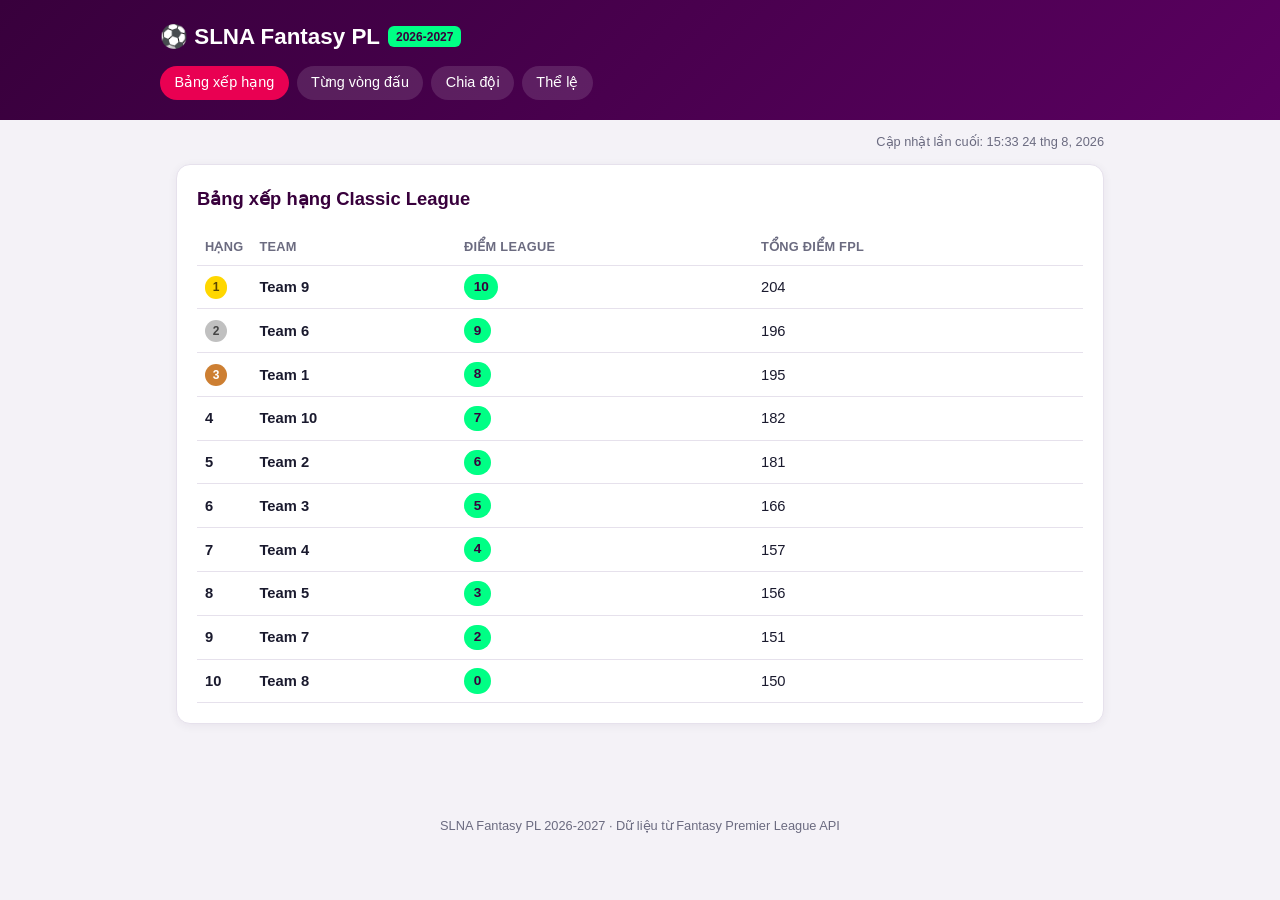
==== index.html @ 644e170e "Initial version: static FPL classic-league site with hourly score sync Vanilla HTML/CSS/JS frontend " ====
<!doctype html>
<html lang="vi">
<head>
  <meta charset="utf-8" />
  <meta name="viewport" content="width=device-width, initial-scale=1" />
  <title>SLNA Fantasy PL 2026-2027 — Bảng xếp hạng</title>
  <link rel="stylesheet" href="assets/style.css" />
</head>
<body>
  <header class="site-header">
    <div class="header-inner">
      <h1>⚽ SLNA Fantasy PL <span class="badge">2026-2027</span></h1>
      <nav class="site-nav">
        <a href="index.html" class="active">Bảng xếp hạng</a>
        <a href="round.html">Từng vòng đấu</a>
        <a href="teams.html">Chia đội</a>
        <a href="rules.html">Thể lệ</a>
      </nav>
    </div>
  </header>

  <main>
    <p class="updated-at" id="updated-at"></p>
    <div class="card">
      <h2>Bảng xếp hạng Classic League</h2>
      <table>
        <thead>
          <tr>
            <th>Hạng</th>
            <th>Team</th>
            <th>Điểm League</th>
            <th>Tổng điểm FPL</th>
          </tr>
        </thead>
        <tbody id="standings-body"></tbody>
      </table>
    </div>
  </main>

  <footer>SLNA Fantasy PL 2026-2027 · Dữ liệu từ Fantasy Premier League API</footer>
  <script src="assets/app.js"></script>
</body>
</html>
---- assets/style.css ----
:root {
  --pl-purple: #38003c;
  --pl-pink: #e90052;
  --pl-green: #00ff85;
  --pl-cyan: #04f5ff;
  --bg: #f4f2f7;
  --card-bg: #ffffff;
  --text: #1a1a2e;
  --text-muted: #6b6b80;
  --border: #e6e1ec;
  --gold: #ffd700;
  --silver: #c0c0c0;
  --bronze: #cd7f32;
}

* {
  box-sizing: border-box;
}

body {
  margin: 0;
  font-family: "Segoe UI", Roboto, Helvetica, Arial, sans-serif;
  background: var(--bg);
  color: var(--text);
  line-height: 1.5;
}

header.site-header {
  background: linear-gradient(135deg, var(--pl-purple), #5a0060);
  color: #fff;
  padding: 1.25rem 1rem;
}

header.site-header .header-inner {
  max-width: 960px;
  margin: 0 auto;
}

header.site-header h1 {
  margin: 0 0 0.75rem 0;
  font-size: 1.4rem;
  display: flex;
  align-items: center;
  gap: 0.5rem;
}

header.site-header h1 .badge {
  background: var(--pl-green);
  color: var(--pl-purple);
  border-radius: 6px;
  padding: 0.1rem 0.5rem;
  font-size: 0.75rem;
  font-weight: 700;
}

nav.site-nav {
  display: flex;
  flex-wrap: wrap;
  gap: 0.5rem;
}

nav.site-nav a {
  color: #fff;
  text-decoration: none;
  background: rgba(255, 255, 255, 0.12);
  padding: 0.4rem 0.9rem;
  border-radius: 999px;
  font-size: 0.9rem;
  transition: background 0.15s ease;
}

nav.site-nav a:hover,
nav.site-nav a.active {
  background: var(--pl-pink);
}

main {
  max-width: 960px;
  margin: 0 auto;
  padding: 1.25rem 1rem 3rem;
}

.card {
  background: var(--card-bg);
  border-radius: 14px;
  padding: 1.25rem;
  margin-bottom: 1.25rem;
  box-shadow: 0 2px 10px rgba(56, 0, 60, 0.06);
  border: 1px solid var(--border);
}

.card h2 {
  margin-top: 0;
  color: var(--pl-purple);
  font-size: 1.15rem;
}

table {
  width: 100%;
  border-collapse: collapse;
  font-size: 0.92rem;
}

th, td {
  text-align: left;
  padding: 0.55rem 0.5rem;
  border-bottom: 1px solid var(--border);
}

th {
  color: var(--text-muted);
  font-weight: 600;
  font-size: 0.8rem;
  text-transform: uppercase;
  letter-spacing: 0.02em;
}

tbody tr:hover {
  background: #faf7fb;
}

.rank-cell {
  font-weight: 700;
  width: 2.5rem;
}

.rank-1 { color: var(--pl-purple); }
.medal {
  display: inline-block;
  width: 1.4rem;
  height: 1.4rem;
  border-radius: 50%;
  text-align: center;
  line-height: 1.4rem;
  font-size: 0.75rem;
  font-weight: 700;
  color: #fff;
}
.medal.gold { background: var(--gold); color: #5a4600; }
.medal.silver { background: var(--silver); color: #444; }
.medal.bronze { background: var(--bronze); color: #fff; }

.team-name {
  font-weight: 700;
}

.pill {
  display: inline-block;
  background: var(--pl-green);
  color: var(--pl-purple);
  border-radius: 999px;
  padding: 0.15rem 0.6rem;
  font-weight: 700;
  font-size: 0.85rem;
}

select#round-select {
  padding: 0.5rem 0.75rem;
  border-radius: 8px;
  border: 1px solid var(--border);
  font-size: 0.95rem;
  margin-bottom: 1rem;
  background: #fff;
}

.teams-grid {
  display: grid;
  grid-template-columns: repeat(auto-fit, minmax(260px, 1fr));
  gap: 1rem;
}

.team-card h3 {
  margin: 0 0 0.6rem 0;
  color: var(--pl-pink);
  font-size: 1rem;
}

.team-card ul {
  list-style: none;
  margin: 0;
  padding: 0;
}

.team-card li {
  padding: 0.35rem 0;
  border-bottom: 1px dashed var(--border);
  font-size: 0.9rem;
}

.team-card li:last-child {
  border-bottom: none;
}

.entry-manager {
  color: var(--text-muted);
  font-size: 0.82rem;
}

.prize-list {
  display: flex;
  flex-wrap: wrap;
  gap: 1rem;
}

.prize {
  flex: 1 1 160px;
  background: var(--bg);
  border-radius: 10px;
  padding: 0.85rem;
  text-align: center;
}

.prize .amount {
  font-size: 1.3rem;
  font-weight: 800;
  color: var(--pl-pink);
}

.muted {
  color: var(--text-muted);
  font-size: 0.85rem;
}

.updated-at {
  text-align: right;
  color: var(--text-muted);
  font-size: 0.8rem;
  margin-top: -0.5rem;
}

footer {
  text-align: center;
  color: var(--text-muted);
  font-size: 0.8rem;
  padding: 1.5rem 1rem;
}

@media (max-width: 600px) {
  header.site-header h1 { font-size: 1.15rem; }
  table { font-size: 0.82rem; }
  th, td { padding: 0.45rem 0.35rem; }
}
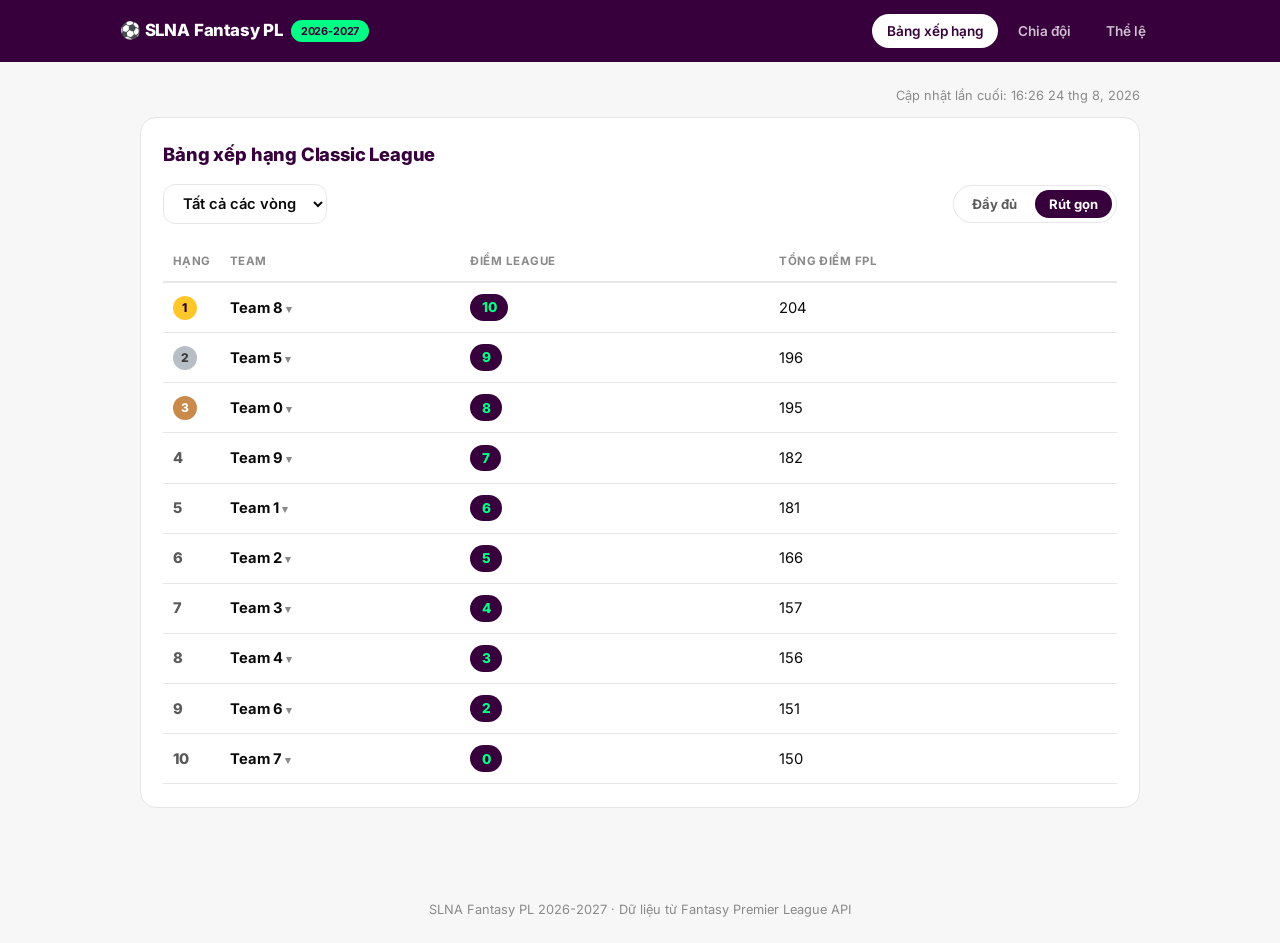
==== commit c7703f68: "Merge round-by-round view into standings, add full/compact toggle Replace the separate round.html pa" ====
--- a/index.html
+++ b/index.html
@@ -12,7 +12,6 @@
       <h1>⚽ SLNA Fantasy PL <span class="badge">2026-2027</span></h1>
       <nav class="site-nav">
         <a href="index.html" class="active">Bảng xếp hạng</a>
-        <a href="round.html">Từng vòng đấu</a>
         <a href="teams.html">Chia đội</a>
         <a href="rules.html">Thể lệ</a>
       </nav>
@@ -23,15 +22,15 @@
     <p class="updated-at" id="updated-at"></p>
     <div class="card">
       <h2>Bảng xếp hạng Classic League</h2>
+      <div class="standings-controls">
+        <select id="gw-select"></select>
+        <div class="view-toggle" id="view-toggle">
+          <button type="button" class="view-btn" data-mode="full">Đầy đủ</button>
+          <button type="button" class="view-btn active" data-mode="compact">Rút gọn</button>
+        </div>
+      </div>
       <table>
-        <thead>
-          <tr>
-            <th>Hạng</th>
-            <th>Team</th>
-            <th>Điểm League</th>
-            <th>Tổng điểm FPL</th>
-          </tr>
-        </thead>
+        <thead id="standings-head"></thead>
         <tbody id="standings-body"></tbody>
       </table>
     </div>
--- a/assets/style.css
+++ b/assets/style.css
@@ -1,16 +1,24 @@
+@import url("https://fonts.googleapis.com/css2?family=Inter:wght@400;500;600;700;800&display=swap");
+
 :root {
-  --pl-purple: #38003c;
-  --pl-pink: #e90052;
-  --pl-green: #00ff85;
-  --pl-cyan: #04f5ff;
-  --bg: #f4f2f7;
-  --card-bg: #ffffff;
-  --text: #1a1a2e;
-  --text-muted: #6b6b80;
-  --border: #e6e1ec;
-  --gold: #ffd700;
-  --silver: #c0c0c0;
-  --bronze: #cd7f32;
+  --fpl-purple: #37003c;
+  --fpl-purple-dark: #240027;
+  --fpl-pink: #e90052;
+  --fpl-green: #00ff85;
+  --fpl-cyan: #04f5ff;
+  --bg: #f7f7f7;
+  --surface: #ffffff;
+  --stripe: #f2f2f2;
+  --border: #e6e6e6;
+  --text: #0a0a0a;
+  --text-secondary: #5a5a5a;
+  --text-muted: #8a8a8a;
+  --gold: #ffc72c;
+  --silver: #b8bec5;
+  --bronze: #c98a4b;
+  --radius-lg: 16px;
+  --radius-md: 12px;
+  --radius-pill: 9999px;
 }
 
 * {
@@ -19,81 +27,117 @@
 
 body {
   margin: 0;
-  font-family: "Segoe UI", Roboto, Helvetica, Arial, sans-serif;
+  font-family: "Inter", -apple-system, BlinkMacSystemFont, "Segoe UI", Roboto, Helvetica, Arial, sans-serif;
   background: var(--bg);
   color: var(--text);
   line-height: 1.5;
-}
+  -webkit-font-smoothing: antialiased;
+}
+
+/* ---------- Header ---------- */
 
 header.site-header {
-  background: linear-gradient(135deg, var(--pl-purple), #5a0060);
+  position: sticky;
+  top: 0;
+  z-index: 10;
+  background: var(--fpl-purple);
+  padding: 0.85rem 1.25rem;
+}
+
+header.site-header .header-inner {
+  max-width: 1040px;
+  margin: 0 auto;
+  display: flex;
+  align-items: center;
+  justify-content: space-between;
+  gap: 1rem;
+  flex-wrap: wrap;
+}
+
+header.site-header h1 {
+  margin: 0;
+  font-size: 1.05rem;
+  font-weight: 800;
+  letter-spacing: -0.01em;
   color: #fff;
-  padding: 1.25rem 1rem;
-}
-
-header.site-header .header-inner {
-  max-width: 960px;
+  display: flex;
+  align-items: center;
+  gap: 0.5rem;
+  white-space: nowrap;
+}
+
+header.site-header h1 .badge {
+  background: var(--fpl-green);
+  color: var(--fpl-purple);
+  border-radius: var(--radius-pill);
+  padding: 0.15rem 0.6rem;
+  font-size: 0.68rem;
+  font-weight: 700;
+}
+
+nav.site-nav {
+  display: flex;
+  flex-wrap: nowrap;
+  gap: 0.35rem;
+  overflow-x: auto;
+  scrollbar-width: none;
+  -ms-overflow-style: none;
+}
+
+nav.site-nav::-webkit-scrollbar {
+  display: none;
+}
+
+nav.site-nav a {
+  color: rgba(255, 255, 255, 0.75);
+  text-decoration: none;
+  padding: 0.45rem 0.9rem;
+  border-radius: var(--radius-pill);
+  font-size: 0.85rem;
+  font-weight: 600;
+  white-space: nowrap;
+  transition: background 0.15s ease, color 0.15s ease;
+}
+
+nav.site-nav a:hover {
+  background: rgba(255, 255, 255, 0.1);
+  color: #fff;
+}
+
+nav.site-nav a.active {
+  background: #fff;
+  color: var(--fpl-purple);
+}
+
+/* ---------- Layout ---------- */
+
+main {
+  max-width: 1040px;
   margin: 0 auto;
-}
-
-header.site-header h1 {
-  margin: 0 0 0.75rem 0;
-  font-size: 1.4rem;
-  display: flex;
-  align-items: center;
-  gap: 0.5rem;
-}
-
-header.site-header h1 .badge {
-  background: var(--pl-green);
-  color: var(--pl-purple);
-  border-radius: 6px;
-  padding: 0.1rem 0.5rem;
-  font-size: 0.75rem;
-  font-weight: 700;
-}
-
-nav.site-nav {
-  display: flex;
-  flex-wrap: wrap;
-  gap: 0.5rem;
-}
-
-nav.site-nav a {
-  color: #fff;
-  text-decoration: none;
-  background: rgba(255, 255, 255, 0.12);
-  padding: 0.4rem 0.9rem;
-  border-radius: 999px;
-  font-size: 0.9rem;
-  transition: background 0.15s ease;
-}
-
-nav.site-nav a:hover,
-nav.site-nav a.active {
-  background: var(--pl-pink);
-}
-
-main {
-  max-width: 960px;
-  margin: 0 auto;
-  padding: 1.25rem 1rem 3rem;
+  padding: 1.5rem 1.25rem 3rem;
 }
 
 .card {
-  background: var(--card-bg);
-  border-radius: 14px;
-  padding: 1.25rem;
+  background: var(--surface);
+  border-radius: var(--radius-lg);
+  padding: 1.4rem;
   margin-bottom: 1.25rem;
-  box-shadow: 0 2px 10px rgba(56, 0, 60, 0.06);
   border: 1px solid var(--border);
 }
 
 .card h2 {
-  margin-top: 0;
-  color: var(--pl-purple);
+  margin: 0 0 1rem 0;
+  color: var(--fpl-purple);
   font-size: 1.15rem;
-}
+  font-weight: 800;
+  letter-spacing: -0.01em;
+}
+
+.card h3 {
+  font-weight: 700;
+}
+
+/* ---------- Table ---------- */
 
 table {
   width: 100%;
@@ -103,41 +147,53 @@
 
 th, td {
   text-align: left;
-  padding: 0.55rem 0.5rem;
+  padding: 0.7rem 0.6rem;
+}
+
+th {
+  color: var(--text-muted);
+  font-weight: 700;
+  font-size: 0.72rem;
+  text-transform: uppercase;
+  letter-spacing: 0.04em;
+  border-bottom: 2px solid var(--border);
+}
+
+tbody tr {
   border-bottom: 1px solid var(--border);
 }
 
-th {
-  color: var(--text-muted);
-  font-weight: 600;
-  font-size: 0.8rem;
-  text-transform: uppercase;
-  letter-spacing: 0.02em;
-}
-
-tbody tr:hover {
-  background: #faf7fb;
+tbody tr:nth-child(even) {
+  background: var(--stripe);
+}
+
+tbody tr:last-child {
+  border-bottom: none;
+}
+
+.standings-row:hover {
+  background: #f4e9f5;
 }
 
 .rank-cell {
-  font-weight: 700;
+  font-weight: 800;
   width: 2.5rem;
-}
-
-.rank-1 { color: var(--pl-purple); }
+  color: var(--text-secondary);
+}
+
 .medal {
-  display: inline-block;
-  width: 1.4rem;
-  height: 1.4rem;
+  display: inline-flex;
+  align-items: center;
+  justify-content: center;
+  width: 1.5rem;
+  height: 1.5rem;
   border-radius: 50%;
-  text-align: center;
-  line-height: 1.4rem;
   font-size: 0.75rem;
-  font-weight: 700;
+  font-weight: 800;
   color: #fff;
 }
-.medal.gold { background: var(--gold); color: #5a4600; }
-.medal.silver { background: var(--silver); color: #444; }
+.medal.gold { background: var(--gold); color: var(--fpl-purple-dark); }
+.medal.silver { background: var(--silver); color: #3a3a3a; }
 .medal.bronze { background: var(--bronze); color: #fff; }
 
 .team-name {
@@ -146,33 +202,81 @@
 
 .pill {
   display: inline-block;
-  background: var(--pl-green);
-  color: var(--pl-purple);
-  border-radius: 999px;
-  padding: 0.15rem 0.6rem;
-  font-weight: 700;
+  background: var(--fpl-purple);
+  color: var(--fpl-green);
+  border-radius: var(--radius-pill);
+  padding: 0.2rem 0.7rem;
+  font-weight: 800;
   font-size: 0.85rem;
 }
 
-select#round-select {
-  padding: 0.5rem 0.75rem;
-  border-radius: 8px;
-  border: 1px solid var(--border);
-  font-size: 0.95rem;
-  margin-bottom: 1rem;
-  background: #fff;
-}
+.standings-controls {
+  display: flex;
+  align-items: center;
+  justify-content: space-between;
+  flex-wrap: wrap;
+  gap: 0.75rem;
+  margin-bottom: 1.1rem;
+}
+
+#gw-select {
+  padding: 0.55rem 0.9rem;
+  border-radius: var(--radius-md);
+  border: 1.5px solid var(--border);
+  font-size: 0.92rem;
+  font-weight: 600;
+  font-family: inherit;
+  background: var(--surface);
+  color: var(--text);
+}
+
+.view-toggle {
+  display: inline-flex;
+  border: 1.5px solid var(--border);
+  border-radius: var(--radius-pill);
+  padding: 0.2rem;
+  gap: 0.2rem;
+}
+
+.view-btn {
+  border: none;
+  background: transparent;
+  padding: 0.4rem 0.9rem;
+  border-radius: var(--radius-pill);
+  font-family: inherit;
+  font-size: 0.82rem;
+  font-weight: 700;
+  color: var(--text-secondary);
+  cursor: pointer;
+  transition: background 0.15s ease, color 0.15s ease;
+}
+
+.view-btn:hover {
+  color: var(--fpl-purple);
+}
+
+.view-btn.active {
+  background: var(--fpl-purple);
+  color: #fff;
+}
+
+/* ---------- Teams ---------- */
 
 .teams-grid {
   display: grid;
-  grid-template-columns: repeat(auto-fit, minmax(260px, 1fr));
+  grid-template-columns: repeat(auto-fit, minmax(250px, 1fr));
   gap: 1rem;
 }
 
+.team-card {
+  border-top: 4px solid var(--fpl-pink);
+}
+
 .team-card h3 {
-  margin: 0 0 0.6rem 0;
-  color: var(--pl-pink);
+  margin: 0 0 0.75rem 0;
+  color: var(--fpl-purple);
   font-size: 1rem;
+  font-weight: 800;
 }
 
 .team-card ul {
@@ -182,9 +286,9 @@
 }
 
 .team-card li {
-  padding: 0.35rem 0;
-  border-bottom: 1px dashed var(--border);
-  font-size: 0.9rem;
+  padding: 0.5rem 0;
+  border-bottom: 1px solid var(--border);
+  font-size: 0.88rem;
 }
 
 .team-card li:last-child {
@@ -193,8 +297,101 @@
 
 .entry-manager {
   color: var(--text-muted);
-  font-size: 0.82rem;
-}
+  font-size: 0.8rem;
+}
+
+/* ---------- Standings expand ---------- */
+
+.standings-row {
+  cursor: pointer;
+}
+
+.expand-hint {
+  color: var(--text-muted);
+  font-size: 0.7rem;
+  display: inline-block;
+  transition: transform 0.15s ease;
+}
+
+.standings-row.expanded .expand-hint {
+  transform: rotate(180deg);
+}
+
+.standings-detail-row td {
+  background: var(--stripe);
+  padding: 0.75rem 0.9rem;
+}
+
+.entry-detail-list {
+  list-style: none;
+  margin: 0;
+  padding: 0;
+  display: grid;
+  gap: 0.5rem;
+}
+
+.entry-detail-list li {
+  display: flex;
+  align-items: center;
+  gap: 0.6rem;
+  flex-wrap: wrap;
+  font-size: 0.88rem;
+}
+
+.entry-detail-list a {
+  color: var(--fpl-purple);
+  font-weight: 700;
+  text-decoration: none;
+}
+
+.entry-detail-list a:hover {
+  text-decoration: underline;
+}
+
+.entry-points {
+  margin-left: auto;
+}
+
+.copy-link-btn {
+  display: inline-flex;
+  align-items: center;
+  justify-content: center;
+  width: 1.6rem;
+  height: 1.6rem;
+  border: 1.5px solid var(--border);
+  background: var(--surface);
+  border-radius: 8px;
+  color: var(--text-muted);
+  font-size: 0.85rem;
+  line-height: 1;
+  cursor: pointer;
+  vertical-align: middle;
+  margin-left: 0.25rem;
+  padding: 0;
+  transition: all 0.15s ease;
+}
+
+.copy-link-btn:hover {
+  color: var(--fpl-pink);
+  border-color: var(--fpl-pink);
+}
+
+.copy-link-btn.copied {
+  color: #fff;
+  background: var(--fpl-green);
+  border-color: var(--fpl-green);
+}
+
+.mobile-note {
+  background: #fff4e5;
+  border: 1px solid #ffdcae;
+  border-radius: var(--radius-md);
+  padding: 0.8rem 1rem;
+  font-size: 0.85rem;
+  margin: 0;
+}
+
+/* ---------- Rules page ---------- */
 
 .prize-list {
   display: flex;
@@ -204,16 +401,20 @@
 
 .prize {
   flex: 1 1 160px;
-  background: var(--bg);
-  border-radius: 10px;
-  padding: 0.85rem;
+  background: var(--fpl-purple);
+  border-radius: var(--radius-md);
+  padding: 1.1rem;
   text-align: center;
 }
 
 .prize .amount {
-  font-size: 1.3rem;
-  font-weight: 800;
-  color: var(--pl-pink);
+  font-size: 1.4rem;
+  font-weight: 800;
+  color: var(--fpl-green);
+}
+
+.prize .muted {
+  color: rgba(255, 255, 255, 0.75);
 }
 
 .muted {
@@ -225,7 +426,7 @@
   text-align: right;
   color: var(--text-muted);
   font-size: 0.8rem;
-  margin-top: -0.5rem;
+  margin: 0 0 0.75rem;
 }
 
 footer {
@@ -236,7 +437,8 @@
 }
 
 @media (max-width: 600px) {
-  header.site-header h1 { font-size: 1.15rem; }
-  table { font-size: 0.82rem; }
-  th, td { padding: 0.45rem 0.35rem; }
-}
+  header.site-header h1 { font-size: 0.95rem; }
+  header.site-header h1 .badge { display: none; }
+  table { font-size: 0.85rem; }
+  th, td { padding: 0.55rem 0.4rem; }
+}
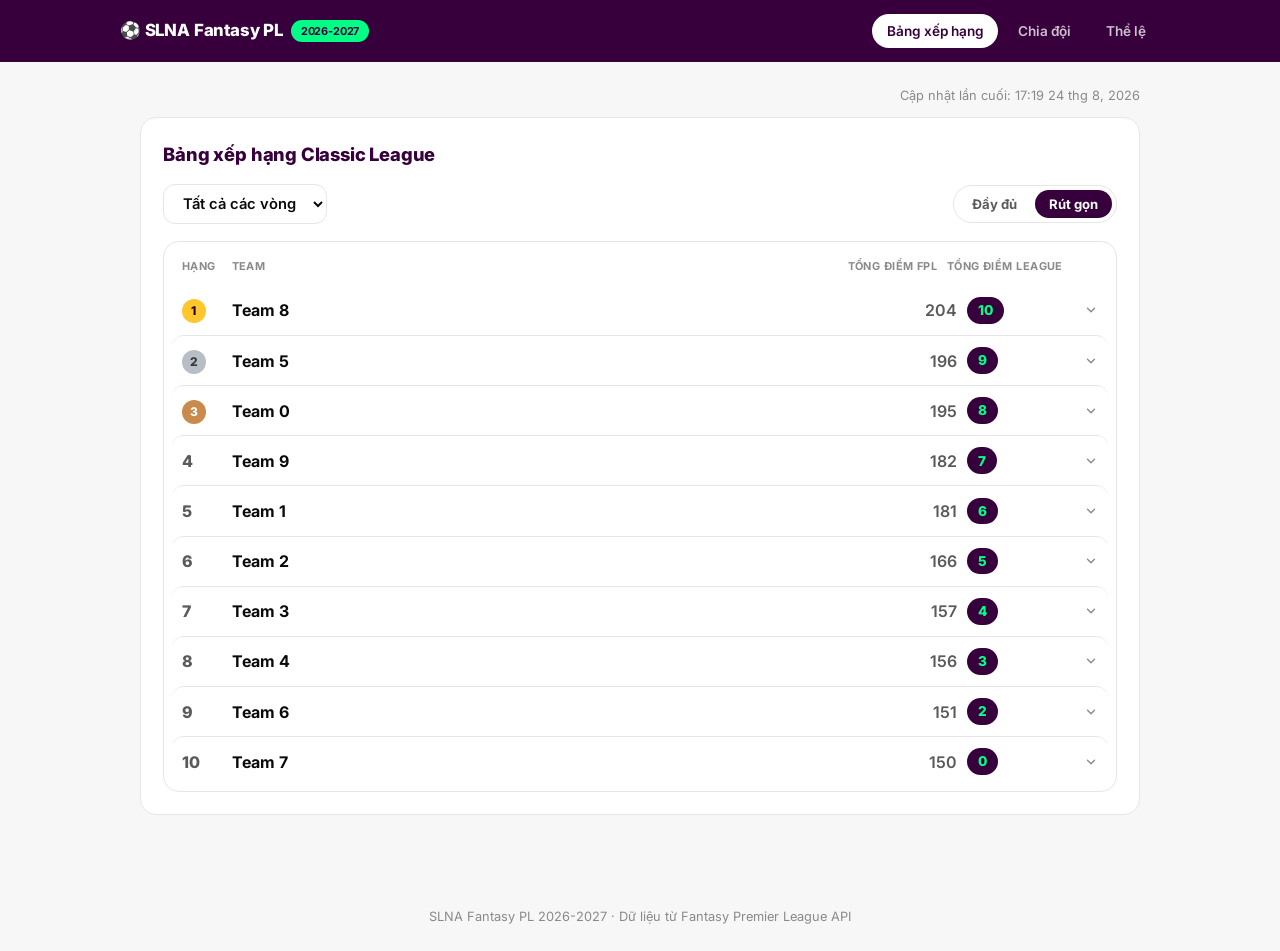
==== commit b9c6032a: "Reorder standings columns and grid-align team detail rows Column order is now FPL points before Leag" ====
--- a/index.html
+++ b/index.html
@@ -29,10 +29,10 @@
           <button type="button" class="view-btn active" data-mode="compact">Rút gọn</button>
         </div>
       </div>
-      <table>
-        <thead id="standings-head"></thead>
-        <tbody id="standings-body"></tbody>
-      </table>
+      <div class="table-card">
+        <div class="row-head" id="standings-head"></div>
+        <div id="standings-body"></div>
+      </div>
     </div>
   </main>
 
--- a/assets/style.css
+++ b/assets/style.css
@@ -171,13 +171,8 @@
   border-bottom: none;
 }
 
-.standings-row:hover {
-  background: #f4e9f5;
-}
-
 .rank-cell {
   font-weight: 800;
-  width: 2.5rem;
   color: var(--text-secondary);
 }
 
@@ -198,6 +193,7 @@
 
 .team-name {
   font-weight: 700;
+  min-width: 0;
 }
 
 .pill {
@@ -208,6 +204,13 @@
   padding: 0.2rem 0.7rem;
   font-weight: 800;
   font-size: 0.85rem;
+  justify-self: end;
+}
+
+.metric-fpl {
+  font-weight: 600;
+  color: var(--text-secondary);
+  text-align: right;
 }
 
 .standings-controls {
@@ -300,56 +303,106 @@
   font-size: 0.8rem;
 }
 
-/* ---------- Standings expand ---------- */
+/* ---------- Standings table (grid-based, columns shared by header/rows/detail) ---------- */
+
+.table-card {
+  background: var(--surface);
+  border: 1px solid var(--border);
+  border-radius: var(--radius-lg);
+  padding: 0.3rem 0.5rem;
+}
+
+.row-head,
+.standings-row,
+.entry-row {
+  display: grid;
+  grid-template-columns: 2.5rem 1fr minmax(4.2rem, auto) minmax(6rem, auto) 1.6rem;
+  align-items: center;
+  gap: 0.6rem;
+  padding: 0.7rem 0.6rem;
+}
+
+.row-head {
+  font-size: 0.68rem;
+  font-weight: 700;
+  letter-spacing: 0.04em;
+  text-transform: uppercase;
+  color: var(--text-muted);
+}
 
 .standings-row {
   cursor: pointer;
-}
-
-.expand-hint {
-  color: var(--text-muted);
-  font-size: 0.7rem;
-  display: inline-block;
+  border-top: 1px solid var(--border);
+  border-radius: var(--radius-md);
+}
+
+.standings-row:first-child {
+  border-top: none;
+}
+
+.standings-row:hover {
+  background: var(--stripe);
+}
+
+.chev {
+  color: var(--text-muted);
+  display: flex;
+  justify-content: flex-end;
+}
+
+.chev svg {
   transition: transform 0.15s ease;
 }
 
-.standings-row.expanded .expand-hint {
+.standings-row.expanded .chev svg {
   transform: rotate(180deg);
 }
 
-.standings-detail-row td {
+.detail-wrap {
+  display: none;
   background: var(--stripe);
-  padding: 0.75rem 0.9rem;
-}
-
-.entry-detail-list {
-  list-style: none;
-  margin: 0;
-  padding: 0;
-  display: grid;
-  gap: 0.5rem;
-}
-
-.entry-detail-list li {
-  display: flex;
-  align-items: center;
-  gap: 0.6rem;
-  flex-wrap: wrap;
-  font-size: 0.88rem;
-}
-
-.entry-detail-list a {
+  border-radius: var(--radius-md);
+  margin: 0.2rem 0 0.6rem;
+  padding: 0.5rem 0;
+}
+
+.detail-wrap.open {
+  display: block;
+}
+
+.entry-row {
+  background: var(--surface);
+  border: 1px solid var(--border);
+  border-radius: var(--radius-md);
+  margin-top: 0.5rem;
+  padding: 0.55rem 0.6rem;
+}
+
+.entry-row:first-child {
+  margin-top: 0;
+}
+
+.entry-name-cell {
+  display: flex;
+  flex-direction: column;
+  min-width: 0;
+}
+
+.entry-name-cell a {
   color: var(--fpl-purple);
   font-weight: 700;
+  font-size: 0.85rem;
   text-decoration: none;
 }
 
-.entry-detail-list a:hover {
+.entry-name-cell a:hover {
   text-decoration: underline;
 }
 
-.entry-points {
-  margin-left: auto;
+.entry-fpl {
+  font-weight: 700;
+  color: var(--text);
+  text-align: right;
 }
 
 .copy-link-btn {
@@ -368,6 +421,7 @@
   vertical-align: middle;
   margin-left: 0.25rem;
   padding: 0;
+  justify-self: end;
   transition: all 0.15s ease;
 }
 
@@ -441,4 +495,13 @@
   header.site-header h1 .badge { display: none; }
   table { font-size: 0.85rem; }
   th, td { padding: 0.55rem 0.4rem; }
-}
+
+  .row-head,
+  .standings-row,
+  .entry-row {
+    grid-template-columns: 1.8rem 1fr minmax(3.2rem, auto) minmax(4.6rem, auto) 1.4rem;
+    gap: 0.4rem;
+    padding: 0.6rem 0.4rem;
+    font-size: 0.85rem;
+  }
+}
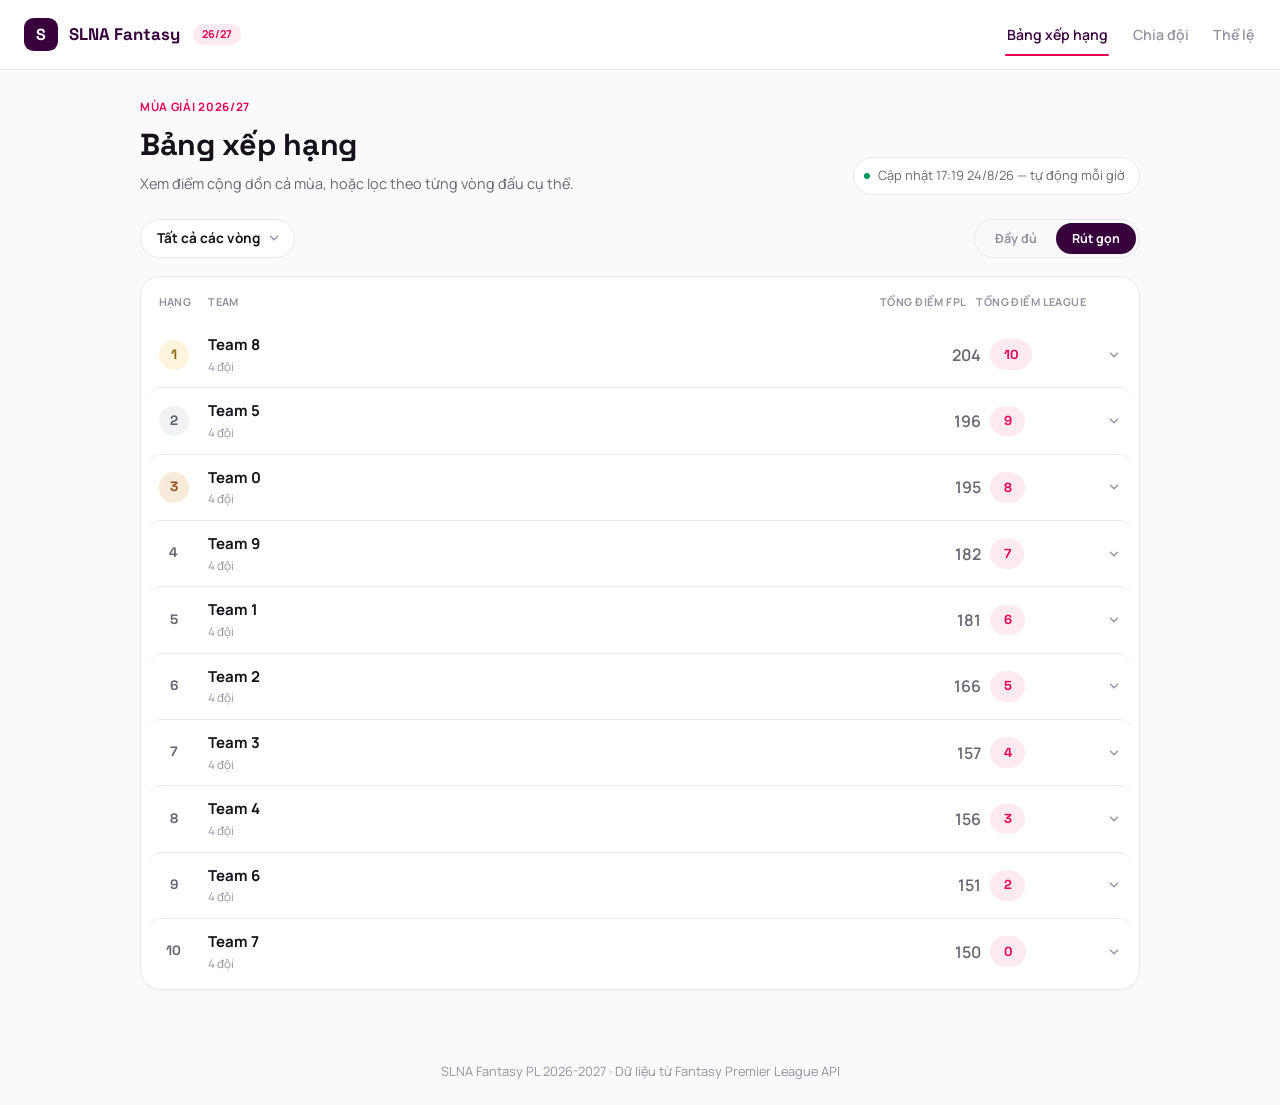
==== commit 68a04490: "Apply the full Claude Design canvas visual system to the live site Switch fonts to Space Grotesk + M" ====
--- a/index.html
+++ b/index.html
@@ -8,33 +8,62 @@
 </head>
 <body>
   <header class="site-header">
-    <div class="header-inner">
-      <h1>⚽ SLNA Fantasy PL <span class="badge">2026-2027</span></h1>
-      <nav class="site-nav">
-        <a href="index.html" class="active">Bảng xếp hạng</a>
-        <a href="teams.html">Chia đội</a>
-        <a href="rules.html">Thể lệ</a>
-      </nav>
+    <div class="brand">
+      <div class="brand-mark">S</div>
+      <span class="brand-name">SLNA Fantasy</span>
+      <span class="brand-season">26/27</span>
     </div>
+    <nav class="site-nav">
+      <a href="index.html" class="active">Bảng xếp hạng</a>
+      <a href="teams.html">Chia đội</a>
+      <a href="rules.html">Thể lệ</a>
+    </nav>
   </header>
 
   <main>
-    <p class="updated-at" id="updated-at"></p>
-    <div class="card">
-      <h2>Bảng xếp hạng Classic League</h2>
-      <div class="standings-controls">
-        <select id="gw-select"></select>
-        <div class="view-toggle" id="view-toggle">
-          <button type="button" class="view-btn" data-mode="full">Đầy đủ</button>
-          <button type="button" class="view-btn active" data-mode="compact">Rút gọn</button>
-        </div>
+    <div class="page-head">
+      <div>
+        <span class="eyebrow">Mùa giải 2026/27</span>
+        <h1 class="title">Bảng xếp hạng</h1>
+        <p class="sub">Xem điểm cộng dồn cả mùa, hoặc lọc theo từng vòng đấu cụ thể.</p>
       </div>
-      <div class="table-card">
-        <div class="row-head" id="standings-head"></div>
-        <div id="standings-body"></div>
+      <div class="updated">
+        <span class="live-dot"></span>
+        <span id="updated-at"></span>
       </div>
     </div>
+
+    <div class="standings-controls">
+      <div class="gw-select-wrap">
+        <select id="gw-select"></select>
+        <span class="gw-chevron"><svg width="14" height="14" viewBox="0 0 16 16" fill="none"><path d="M4 6l4 4 4-4" stroke="currentColor" stroke-width="1.6" stroke-linecap="round" stroke-linejoin="round"/></svg></span>
+      </div>
+      <div class="view-toggle" id="view-toggle">
+        <button type="button" class="view-btn" data-mode="full">Đầy đủ</button>
+        <button type="button" class="view-btn active" data-mode="compact">Rút gọn</button>
+      </div>
+    </div>
+
+    <div class="table-card">
+      <div class="row-head" id="standings-head"></div>
+      <div id="standings-body"></div>
+    </div>
   </main>
+
+  <nav class="tabbar">
+    <a href="index.html" class="active">
+      <svg width="20" height="20" viewBox="0 0 20 20" fill="none"><path d="M4 11h3v6H4v-6zM8.5 6h3v11h-3V6zM13 13h3v4h-3v-4z" stroke="currentColor" stroke-width="1.4" stroke-linejoin="round"/></svg>
+      <span>Xếp hạng</span>
+    </a>
+    <a href="teams.html">
+      <svg width="20" height="20" viewBox="0 0 20 20" fill="none"><rect x="3.5" y="3.5" width="5.5" height="5.5" rx="1.3" stroke="currentColor" stroke-width="1.4"/><rect x="11" y="3.5" width="5.5" height="5.5" rx="1.3" stroke="currentColor" stroke-width="1.4"/><rect x="3.5" y="11" width="5.5" height="5.5" rx="1.3" stroke="currentColor" stroke-width="1.4"/><rect x="11" y="11" width="5.5" height="5.5" rx="1.3" stroke="currentColor" stroke-width="1.4"/></svg>
+      <span>Chia đội</span>
+    </a>
+    <a href="rules.html">
+      <svg width="20" height="20" viewBox="0 0 20 20" fill="none"><path d="M5 3.5h7l3 3V16a1 1 0 0 1-1 1H5a1 1 0 0 1-1-1V4.5a1 1 0 0 1 1-1z" stroke="currentColor" stroke-width="1.4" stroke-linejoin="round"/><path d="M7 9h6M7 12h6" stroke="currentColor" stroke-width="1.4" stroke-linecap="round"/></svg>
+      <span>Thể lệ</span>
+    </a>
+  </nav>
 
   <footer>SLNA Fantasy PL 2026-2027 · Dữ liệu từ Fantasy Premier League API</footer>
   <script src="assets/app.js"></script>
--- a/assets/style.css
+++ b/assets/style.css
@@ -1,24 +1,28 @@
-@import url("https://fonts.googleapis.com/css2?family=Inter:wght@400;500;600;700;800&display=swap");
+@import url("https://fonts.googleapis.com/css2?family=Space+Grotesk:wght@500;600;700&family=Manrope:wght@400;500;600;700;800&display=swap");
 
 :root {
-  --fpl-purple: #37003c;
-  --fpl-purple-dark: #240027;
-  --fpl-pink: #e90052;
-  --fpl-green: #00ff85;
-  --fpl-cyan: #04f5ff;
-  --bg: #f7f7f7;
+  --bg: #faf9fb;
   --surface: #ffffff;
-  --stripe: #f2f2f2;
-  --border: #e6e6e6;
-  --text: #0a0a0a;
-  --text-secondary: #5a5a5a;
-  --text-muted: #8a8a8a;
-  --gold: #ffc72c;
-  --silver: #b8bec5;
-  --bronze: #c98a4b;
-  --radius-lg: 16px;
+  --stripe: #f4f2f6;
+  --text: #17121a;
+  --text-2: #6b6473;
+  --text-3: #9691a0;
+  --border: #ece7ee;
+  --purple: #37003c;
+  --pink: #e90052;
+  --green: #009e58;
+  --pink-tint: #fdeaf1;
+  --purple-tint: #f2eaf4;
+  --green-tint: #e4f8ec;
+  --gold: #eab628;
+  --gold-tint: #fdf4dd;
+  --silver: #9aa1ab;
+  --silver-tint: #f1f2f4;
+  --bronze: #c9814c;
+  --bronze-tint: #f8ead9;
+  --radius-lg: 20px;
   --radius-md: 12px;
-  --radius-pill: 9999px;
+  --radius-pill: 999px;
 }
 
 * {
@@ -27,86 +31,116 @@
 
 body {
   margin: 0;
-  font-family: "Inter", -apple-system, BlinkMacSystemFont, "Segoe UI", Roboto, Helvetica, Arial, sans-serif;
   background: var(--bg);
   color: var(--text);
+  font-family: "Manrope", -apple-system, BlinkMacSystemFont, "Segoe UI", sans-serif;
   line-height: 1.5;
   -webkit-font-smoothing: antialiased;
 }
 
-/* ---------- Header ---------- */
+a {
+  color: var(--pink);
+  text-decoration: none;
+}
+a:hover {
+  color: var(--purple);
+}
+
+h1, h2, h3 {
+  font-family: "Space Grotesk", "Manrope", sans-serif;
+  margin: 0;
+}
+
+/* ---------- Header / nav ---------- */
 
 header.site-header {
   position: sticky;
   top: 0;
   z-index: 10;
-  background: var(--fpl-purple);
-  padding: 0.85rem 1.25rem;
-}
-
-header.site-header .header-inner {
-  max-width: 1040px;
-  margin: 0 auto;
   display: flex;
   align-items: center;
   justify-content: space-between;
   gap: 1rem;
   flex-wrap: wrap;
-}
-
-header.site-header h1 {
-  margin: 0;
+  padding: 1rem 1.5rem;
+  background: var(--surface);
+  border-bottom: 1px solid var(--border);
+}
+
+.brand {
+  display: flex;
+  align-items: center;
+  gap: 0.7rem;
+}
+
+.brand-mark {
+  width: 2.1rem;
+  height: 2.1rem;
+  border-radius: 0.6rem;
+  background: var(--purple);
+  color: #fff;
+  display: flex;
+  align-items: center;
+  justify-content: center;
+  font-family: "Space Grotesk", sans-serif;
+  font-weight: 700;
+  font-size: 1rem;
+}
+
+.brand-name {
+  font-family: "Space Grotesk", sans-serif;
+  font-weight: 700;
   font-size: 1.05rem;
-  font-weight: 800;
-  letter-spacing: -0.01em;
-  color: #fff;
-  display: flex;
-  align-items: center;
-  gap: 0.5rem;
-  white-space: nowrap;
-}
-
-header.site-header h1 .badge {
-  background: var(--fpl-green);
-  color: var(--fpl-purple);
+  color: var(--purple);
+}
+
+.brand-season {
+  font-size: 0.68rem;
+  font-weight: 700;
+  color: var(--pink);
+  background: var(--pink-tint);
+  padding: 0.15rem 0.55rem;
   border-radius: var(--radius-pill);
-  padding: 0.15rem 0.6rem;
-  font-size: 0.68rem;
-  font-weight: 700;
+  margin-left: 0.15rem;
 }
 
 nav.site-nav {
   display: flex;
-  flex-wrap: nowrap;
-  gap: 0.35rem;
-  overflow-x: auto;
-  scrollbar-width: none;
-  -ms-overflow-style: none;
-}
-
-nav.site-nav::-webkit-scrollbar {
+  align-items: center;
+  gap: 1.35rem;
+}
+
+nav.site-nav a {
+  font-size: 0.88rem;
+  font-weight: 600;
+  color: var(--text-3);
+  padding: 0.5rem 0.1rem;
+  position: relative;
+}
+
+nav.site-nav a:hover {
+  color: var(--purple);
+}
+
+nav.site-nav a.active {
+  color: var(--purple);
+}
+
+nav.site-nav a.active::after {
+  content: "";
+  position: absolute;
+  left: 0;
+  right: 0;
+  bottom: -0.2rem;
+  height: 2px;
+  background: var(--pink);
+  border-radius: var(--radius-pill);
+}
+
+/* Bottom tab bar, mobile only (see media query) */
+
+nav.tabbar {
   display: none;
-}
-
-nav.site-nav a {
-  color: rgba(255, 255, 255, 0.75);
-  text-decoration: none;
-  padding: 0.45rem 0.9rem;
-  border-radius: var(--radius-pill);
-  font-size: 0.85rem;
-  font-weight: 600;
-  white-space: nowrap;
-  transition: background 0.15s ease, color 0.15s ease;
-}
-
-nav.site-nav a:hover {
-  background: rgba(255, 255, 255, 0.1);
-  color: #fff;
-}
-
-nav.site-nav a.active {
-  background: #fff;
-  color: var(--fpl-purple);
 }
 
 /* ---------- Layout ---------- */
@@ -114,7 +148,7 @@
 main {
   max-width: 1040px;
   margin: 0 auto;
-  padding: 1.5rem 1.25rem 3rem;
+  padding: 1.75rem 1.25rem 3rem;
 }
 
 .card {
@@ -125,93 +159,59 @@
   border: 1px solid var(--border);
 }
 
-.card h2 {
-  margin: 0 0 1rem 0;
-  color: var(--fpl-purple);
-  font-size: 1.15rem;
-  font-weight: 800;
+.page-head {
+  display: flex;
+  align-items: flex-end;
+  justify-content: space-between;
+  gap: 1.25rem;
+  flex-wrap: wrap;
+  margin-bottom: 1.5rem;
+}
+
+.eyebrow {
+  display: block;
+  font-size: 0.72rem;
+  font-weight: 700;
+  letter-spacing: 0.06em;
+  text-transform: uppercase;
+  color: var(--pink);
+  margin-bottom: 0.4rem;
+}
+
+h1.title {
+  font-size: 1.9rem;
+  font-weight: 700;
   letter-spacing: -0.01em;
-}
-
-.card h3 {
-  font-weight: 700;
-}
-
-/* ---------- Table ---------- */
-
-table {
-  width: 100%;
-  border-collapse: collapse;
-  font-size: 0.92rem;
-}
-
-th, td {
-  text-align: left;
-  padding: 0.7rem 0.6rem;
-}
-
-th {
-  color: var(--text-muted);
-  font-weight: 700;
-  font-size: 0.72rem;
-  text-transform: uppercase;
-  letter-spacing: 0.04em;
-  border-bottom: 2px solid var(--border);
-}
-
-tbody tr {
-  border-bottom: 1px solid var(--border);
-}
-
-tbody tr:nth-child(even) {
-  background: var(--stripe);
-}
-
-tbody tr:last-child {
-  border-bottom: none;
-}
-
-.rank-cell {
-  font-weight: 800;
-  color: var(--text-secondary);
-}
-
-.medal {
-  display: inline-flex;
-  align-items: center;
-  justify-content: center;
-  width: 1.5rem;
-  height: 1.5rem;
+  color: var(--text);
+}
+
+.sub {
+  font-size: 0.9rem;
+  color: var(--text-2);
+  margin: 0.35rem 0 0;
+}
+
+.updated {
+  display: flex;
+  align-items: center;
+  gap: 0.5rem;
+  font-size: 0.8rem;
+  color: var(--text-2);
+  background: var(--surface);
+  border: 1px solid var(--border);
+  border-radius: var(--radius-pill);
+  padding: 0.5rem 0.85rem 0.5rem 0.6rem;
+}
+
+.live-dot {
+  width: 0.42rem;
+  height: 0.42rem;
   border-radius: 50%;
-  font-size: 0.75rem;
-  font-weight: 800;
-  color: #fff;
-}
-.medal.gold { background: var(--gold); color: var(--fpl-purple-dark); }
-.medal.silver { background: var(--silver); color: #3a3a3a; }
-.medal.bronze { background: var(--bronze); color: #fff; }
-
-.team-name {
-  font-weight: 700;
-  min-width: 0;
-}
-
-.pill {
-  display: inline-block;
-  background: var(--fpl-purple);
-  color: var(--fpl-green);
-  border-radius: var(--radius-pill);
-  padding: 0.2rem 0.7rem;
-  font-weight: 800;
-  font-size: 0.85rem;
-  justify-self: end;
-}
-
-.metric-fpl {
-  font-weight: 600;
-  color: var(--text-secondary);
-  text-align: right;
-}
+  background: var(--green);
+  flex-shrink: 0;
+}
+
+/* ---------- Standings controls ---------- */
 
 .standings-controls {
   display: flex;
@@ -222,20 +222,38 @@
   margin-bottom: 1.1rem;
 }
 
+.gw-select-wrap {
+  position: relative;
+  display: inline-flex;
+  align-items: center;
+}
+
 #gw-select {
-  padding: 0.55rem 0.9rem;
-  border-radius: var(--radius-md);
-  border: 1.5px solid var(--border);
-  font-size: 0.92rem;
-  font-weight: 600;
+  appearance: none;
+  -webkit-appearance: none;
   font-family: inherit;
-  background: var(--surface);
+  font-weight: 700;
+  font-size: 0.85rem;
   color: var(--text);
+  background: var(--surface);
+  border: 1px solid var(--border);
+  border-radius: var(--radius-pill);
+  padding: 0.6rem 2.1rem 0.6rem 1rem;
+  cursor: pointer;
+}
+
+.gw-chevron {
+  position: absolute;
+  right: 0.85rem;
+  color: var(--text-3);
+  pointer-events: none;
+  display: flex;
 }
 
 .view-toggle {
   display: inline-flex;
-  border: 1.5px solid var(--border);
+  background: var(--bg);
+  border: 1px solid var(--border);
   border-radius: var(--radius-pill);
   padding: 0.2rem;
   gap: 0.2rem;
@@ -244,63 +262,23 @@
 .view-btn {
   border: none;
   background: transparent;
-  padding: 0.4rem 0.9rem;
+  padding: 0.45rem 1rem;
   border-radius: var(--radius-pill);
   font-family: inherit;
-  font-size: 0.82rem;
-  font-weight: 700;
-  color: var(--text-secondary);
+  font-size: 0.78rem;
+  font-weight: 700;
+  color: var(--text-3);
   cursor: pointer;
   transition: background 0.15s ease, color 0.15s ease;
 }
 
 .view-btn:hover {
-  color: var(--fpl-purple);
+  color: var(--purple);
 }
 
 .view-btn.active {
-  background: var(--fpl-purple);
+  background: var(--purple);
   color: #fff;
-}
-
-/* ---------- Teams ---------- */
-
-.teams-grid {
-  display: grid;
-  grid-template-columns: repeat(auto-fit, minmax(250px, 1fr));
-  gap: 1rem;
-}
-
-.team-card {
-  border-top: 4px solid var(--fpl-pink);
-}
-
-.team-card h3 {
-  margin: 0 0 0.75rem 0;
-  color: var(--fpl-purple);
-  font-size: 1rem;
-  font-weight: 800;
-}
-
-.team-card ul {
-  list-style: none;
-  margin: 0;
-  padding: 0;
-}
-
-.team-card li {
-  padding: 0.5rem 0;
-  border-bottom: 1px solid var(--border);
-  font-size: 0.88rem;
-}
-
-.team-card li:last-child {
-  border-bottom: none;
-}
-
-.entry-manager {
-  color: var(--text-muted);
-  font-size: 0.8rem;
 }
 
 /* ---------- Standings table (grid-based, columns shared by header/rows/detail) ---------- */
@@ -310,6 +288,7 @@
   border: 1px solid var(--border);
   border-radius: var(--radius-lg);
   padding: 0.3rem 0.5rem;
+  box-shadow: 0 1px 2px rgba(23, 18, 26, 0.03);
 }
 
 .row-head,
@@ -319,7 +298,7 @@
   grid-template-columns: 2.5rem 1fr minmax(4.2rem, auto) minmax(6rem, auto) 1.6rem;
   align-items: center;
   gap: 0.6rem;
-  padding: 0.7rem 0.6rem;
+  padding: 0.75rem 0.6rem;
 }
 
 .row-head {
@@ -327,7 +306,7 @@
   font-weight: 700;
   letter-spacing: 0.04em;
   text-transform: uppercase;
-  color: var(--text-muted);
+  color: var(--text-3);
 }
 
 .standings-row {
@@ -341,11 +320,66 @@
 }
 
 .standings-row:hover {
-  background: var(--stripe);
+  background: var(--bg);
+}
+
+.rank-chip {
+  width: 1.9rem;
+  height: 1.9rem;
+  border-radius: 50%;
+  display: flex;
+  align-items: center;
+  justify-content: center;
+  font-family: "Space Grotesk", sans-serif;
+  font-weight: 700;
+  font-size: 0.85rem;
+  color: var(--text-2);
+}
+.rank-chip.r1 { background: var(--gold-tint); color: #8a6a0a; }
+.rank-chip.r2 { background: var(--silver-tint); color: #5b6169; }
+.rank-chip.r3 { background: var(--bronze-tint); color: #92511f; }
+
+.team-cell {
+  display: flex;
+  flex-direction: column;
+  min-width: 0;
+}
+
+.team-name {
+  font-weight: 700;
+  font-size: 0.94rem;
+  color: var(--text);
+}
+
+.team-meta {
+  font-size: 0.74rem;
+  color: var(--text-3);
+  margin-top: 1px;
+}
+
+.metric-fpl {
+  font-weight: 600;
+  color: var(--text-2);
+  text-align: right;
+}
+
+.pill {
+  display: inline-flex;
+  align-items: center;
+  gap: 0.35rem;
+  background: var(--pink-tint);
+  color: var(--pink);
+  font-family: "Space Grotesk", sans-serif;
+  border-radius: var(--radius-pill);
+  padding: 0.35rem 0.85rem;
+  font-weight: 800;
+  font-size: 0.82rem;
+  width: fit-content;
+  justify-self: end;
 }
 
 .chev {
-  color: var(--text-muted);
+  color: var(--text-3);
   display: flex;
   justify-content: flex-end;
 }
@@ -389,7 +423,7 @@
 }
 
 .entry-name-cell a {
-  color: var(--fpl-purple);
+  color: var(--purple);
   font-weight: 700;
   font-size: 0.85rem;
   text-decoration: none;
@@ -399,7 +433,14 @@
   text-decoration: underline;
 }
 
+.entry-manager {
+  color: var(--text-3);
+  font-size: 0.75rem;
+  margin-top: 1px;
+}
+
 .entry-fpl {
+  font-family: "Space Grotesk", sans-serif;
   font-weight: 700;
   color: var(--text);
   text-align: right;
@@ -409,13 +450,13 @@
   display: inline-flex;
   align-items: center;
   justify-content: center;
-  width: 1.6rem;
-  height: 1.6rem;
-  border: 1.5px solid var(--border);
-  background: var(--surface);
+  width: 1.55rem;
+  height: 1.55rem;
+  border: 1px solid var(--border);
+  background: var(--bg);
   border-radius: 8px;
-  color: var(--text-muted);
-  font-size: 0.85rem;
+  color: var(--text-3);
+  font-size: 0.8rem;
   line-height: 1;
   cursor: pointer;
   vertical-align: middle;
@@ -426,82 +467,272 @@
 }
 
 .copy-link-btn:hover {
-  color: var(--fpl-pink);
-  border-color: var(--fpl-pink);
+  color: var(--pink);
+  border-color: var(--pink);
 }
 
 .copy-link-btn.copied {
   color: #fff;
-  background: var(--fpl-green);
-  border-color: var(--fpl-green);
-}
-
-.mobile-note {
-  background: #fff4e5;
-  border: 1px solid #ffdcae;
+  background: var(--green);
+  border-color: var(--green);
+}
+
+/* ---------- Teams ---------- */
+
+.note {
+  display: flex;
+  align-items: flex-start;
+  gap: 0.6rem;
+  background: var(--green-tint);
   border-radius: var(--radius-md);
-  padding: 0.8rem 1rem;
+  padding: 0.75rem 1rem;
+  font-size: 0.83rem;
+  color: #175c3a;
+  margin-bottom: 1.5rem;
+}
+
+.note svg {
+  flex-shrink: 0;
+  margin-top: 1px;
+  color: #1a8a56;
+}
+
+.teams-grid {
+  display: grid;
+  grid-template-columns: repeat(auto-fit, minmax(260px, 1fr));
+  gap: 1rem;
+}
+
+.team-card {
+  background: var(--surface);
+  border: 1px solid var(--border);
+  border-top: 3px solid var(--pink);
+  border-radius: var(--radius-lg);
+  padding: 1.2rem;
+}
+
+.team-card h3 {
+  margin: 0 0 0.75rem 0;
+  color: var(--purple);
+  font-size: 1rem;
+  font-weight: 800;
+}
+
+.team-card ul {
+  list-style: none;
+  margin: 0;
+  padding: 0;
+}
+
+.team-card li {
+  padding: 0.5rem 0;
+  border-top: 1px solid var(--border);
+  font-size: 0.88rem;
+}
+
+.team-card li:first-child {
+  border-top: none;
+  padding-top: 0;
+}
+
+/* ---------- Rules page ---------- */
+
+.section {
+  margin-bottom: 2rem;
+}
+
+.section h2 {
+  font-size: 1.15rem;
+  font-weight: 700;
+  color: var(--text);
+  margin-bottom: 0.6rem;
+}
+
+.section p {
+  font-size: 0.9rem;
+  line-height: 1.65;
+  color: var(--text-2);
+  margin: 0;
+}
+
+.rank-grid {
+  display: grid;
+  grid-template-columns: repeat(5, 1fr);
+  gap: 0.6rem;
+  margin-top: 1rem;
+}
+
+.rank-grid-item {
+  background: var(--surface);
+  border: 1px solid var(--border);
+  border-radius: var(--radius-md);
+  padding: 0.85rem 0.6rem;
+  text-align: center;
+}
+
+.rank-grid-item .r {
+  font-size: 0.68rem;
+  font-weight: 700;
+  color: var(--text-3);
+  text-transform: uppercase;
+  letter-spacing: 0.03em;
+}
+
+.rank-grid-item .p {
+  font-family: "Space Grotesk", sans-serif;
+  font-weight: 700;
+  font-size: 1.3rem;
+  color: var(--pink);
+  margin-top: 0.35rem;
+}
+
+.callout {
+  display: flex;
+  align-items: flex-start;
+  gap: 0.6rem;
+  background: var(--purple-tint);
+  border-radius: var(--radius-md);
+  padding: 0.85rem 1rem;
+  font-size: 0.82rem;
+  color: var(--purple);
+  margin-top: 1rem;
+  line-height: 1.55;
+}
+
+.callout svg {
+  flex-shrink: 0;
+  margin-top: 2px;
+}
+
+.prize-list {
+  display: grid;
+  grid-template-columns: repeat(auto-fit, minmax(150px, 1fr));
+  gap: 1rem;
+  margin-top: 1.1rem;
+}
+
+.prize {
+  background: var(--surface);
+  border: 1px solid var(--border);
+  border-top: 3px solid var(--border);
+  border-radius: var(--radius-lg);
+  padding: 1.4rem 1.1rem;
+  text-align: center;
+}
+
+.prize.gold { border-top-color: var(--gold); }
+.prize.silver { border-top-color: var(--silver); }
+.prize.bronze { border-top-color: var(--bronze); }
+
+.prize-num {
+  width: 2.5rem;
+  height: 2.5rem;
+  border-radius: 50%;
+  margin: 0 auto 0.85rem;
+  display: flex;
+  align-items: center;
+  justify-content: center;
+  font-family: "Space Grotesk", sans-serif;
+  font-weight: 700;
+  font-size: 1.05rem;
+}
+.prize.gold .prize-num { background: var(--gold-tint); color: #8a6a0a; }
+.prize.silver .prize-num { background: var(--silver-tint); color: #5b6169; }
+.prize.bronze .prize-num { background: var(--bronze-tint); color: #92511f; }
+
+.prize .amount {
+  font-family: "Space Grotesk", sans-serif;
+  font-weight: 700;
+  font-size: 1.3rem;
+  color: var(--text);
+}
+
+.prize .muted {
+  margin-top: 0.3rem;
+}
+
+.prizes-note {
+  font-size: 0.78rem;
+  color: var(--text-3);
+  margin-top: 0.9rem;
+  text-align: center;
+}
+
+.muted {
+  color: var(--text-3);
   font-size: 0.85rem;
-  margin: 0;
-}
-
-/* ---------- Rules page ---------- */
-
-.prize-list {
-  display: flex;
-  flex-wrap: wrap;
-  gap: 1rem;
-}
-
-.prize {
-  flex: 1 1 160px;
-  background: var(--fpl-purple);
-  border-radius: var(--radius-md);
-  padding: 1.1rem;
-  text-align: center;
-}
-
-.prize .amount {
-  font-size: 1.4rem;
-  font-weight: 800;
-  color: var(--fpl-green);
-}
-
-.prize .muted {
-  color: rgba(255, 255, 255, 0.75);
-}
-
-.muted {
-  color: var(--text-muted);
-  font-size: 0.85rem;
 }
 
 .updated-at {
-  text-align: right;
-  color: var(--text-muted);
+  color: var(--text-3);
   font-size: 0.8rem;
-  margin: 0 0 0.75rem;
 }
 
 footer {
   text-align: center;
-  color: var(--text-muted);
+  color: var(--text-3);
   font-size: 0.8rem;
   padding: 1.5rem 1rem;
 }
 
-@media (max-width: 600px) {
-  header.site-header h1 { font-size: 0.95rem; }
-  header.site-header h1 .badge { display: none; }
-  table { font-size: 0.85rem; }
-  th, td { padding: 0.55rem 0.4rem; }
+/* ---------- Mobile ---------- */
+
+@media (max-width: 640px) {
+  header.site-header {
+    padding: 0.85rem 1rem;
+  }
+
+  nav.site-nav {
+    display: none;
+  }
+
+  main {
+    padding: 1.25rem 1rem 5.5rem;
+  }
+
+  h1.title {
+    font-size: 1.5rem;
+  }
 
   .row-head,
   .standings-row,
   .entry-row {
     grid-template-columns: 1.8rem 1fr minmax(3.2rem, auto) minmax(4.6rem, auto) 1.4rem;
     gap: 0.4rem;
-    padding: 0.6rem 0.4rem;
+    padding: 0.65rem 0.4rem;
     font-size: 0.85rem;
   }
-}
+
+  .prize-list {
+    grid-template-columns: 1fr 1fr;
+  }
+
+  nav.tabbar {
+    display: flex;
+    position: fixed;
+    left: 0;
+    right: 0;
+    bottom: 0;
+    z-index: 10;
+    height: 4rem;
+    background: var(--surface);
+    border-top: 1px solid var(--border);
+    align-items: center;
+    justify-content: space-around;
+    padding-bottom: 0.25rem;
+  }
+
+  nav.tabbar a {
+    display: flex;
+    flex-direction: column;
+    align-items: center;
+    gap: 0.2rem;
+    color: var(--text-3);
+    font-size: 0.66rem;
+    font-weight: 600;
+  }
+
+  nav.tabbar a.active {
+    color: var(--pink);
+  }
+}
